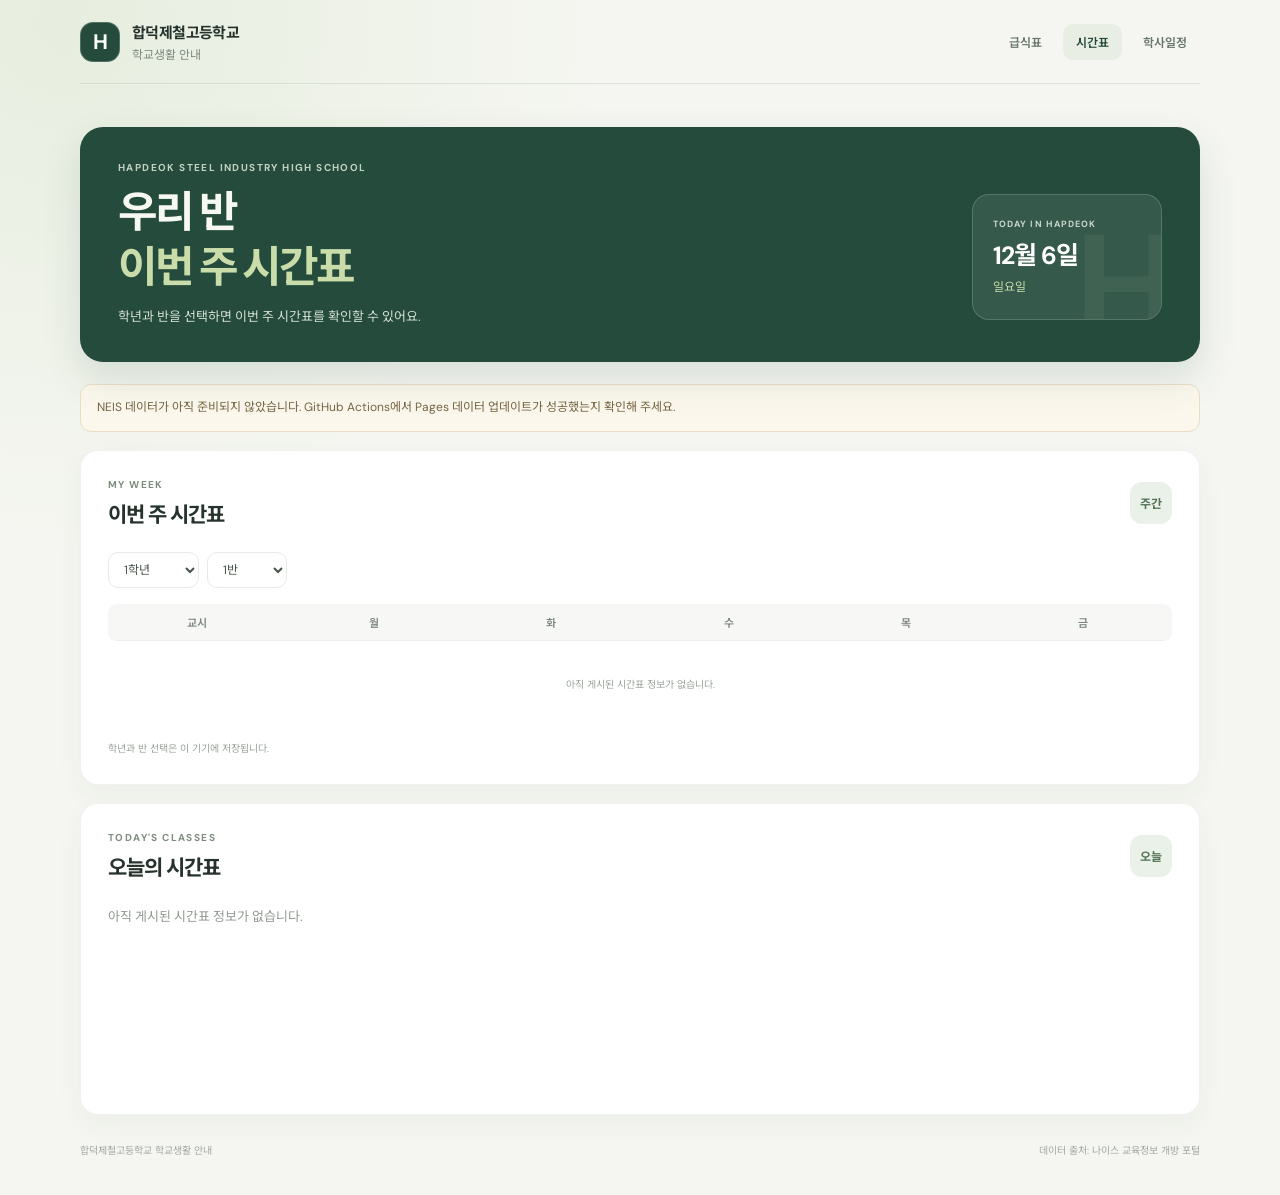
==== timetable.html @ add67edd "Separate meal timetable and academic pages Co-authored-by: Copilot App <223556219+Copilot@users.nore" ====
<!doctype html>
<html lang="ko">
  <head>
    <meta charset="utf-8">
    <meta name="viewport" content="width=device-width, initial-scale=1">
    <meta name="theme-color" content="#f5f7f2">
    <meta name="description" content="합덕제철고등학교 선택 학급의 이번 주 시간표를 확인하세요.">
    <title>시간표 | 합덕제철고등학교</title>
    <link rel="stylesheet" href="styles.css">
    <script src="app.js" defer></script>
  </head>
  <body data-page="timetable">
    <header class="site-header">
      <a class="brand" href="./" aria-label="합덕제철고등학교 급식표">
        <span class="brand-mark" aria-hidden="true">H</span>
        <span class="brand-copy">
          <strong>합덕제철고등학교</strong>
          <span>학교생활 안내</span>
        </span>
      </a>
      <nav class="site-nav" aria-label="주요 메뉴">
        <a href="./">급식표</a>
        <a href="timetable.html" aria-current="page">시간표</a>
        <a href="academic.html">학사일정</a>
      </nav>
    </header>

    <main>
      <section class="intro" aria-labelledby="page-title">
        <p class="eyebrow">HAPDEOK STEEL INDUSTRY HIGH SCHOOL</p>
        <div class="intro-layout">
          <div class="intro-copy-block">
            <h1 id="page-title">우리 반<br><span>이번 주 시간표</span></h1>
            <p class="intro-copy">학년과 반을 선택하면 이번 주 시간표를 확인할 수 있어요.</p>
          </div>
          <aside class="today-card" aria-label="오늘 날짜">
            <span class="today-label">TODAY IN HAPDEOK</span>
            <strong id="today-date" class="today-date">날짜</strong>
            <span id="today-weekday" class="today-weekday">요일</span>
            <span class="today-decoration" aria-hidden="true">H</span>
          </aside>
        </div>
      </section>

      <div id="status-message" class="status-message" role="status" hidden></div>

      <section class="panel timetable-page-panel" aria-labelledby="timetable-title">
        <div class="section-heading">
          <div>
            <p class="eyebrow">MY WEEK</p>
            <h2 id="timetable-title">이번 주 시간표</h2>
          </div>
          <span class="section-icon timetable-icon" aria-hidden="true">주간</span>
        </div>
        <div class="class-controls">
          <label>
            <span class="sr-only">학년 선택</span>
            <select id="grade-select" aria-label="학년 선택">
              <option value="1">1학년</option>
              <option value="2">2학년</option>
              <option value="3">3학년</option>
            </select>
          </label>
          <label>
            <span class="sr-only">반 선택</span>
            <select id="class-select" aria-label="반 선택">
              <option value="1">1반</option>
              <option value="2">2반</option>
              <option value="3">3반</option>
              <option value="4">4반</option>
              <option value="5">5반</option>
            </select>
          </label>
          <span id="week-label" class="week-label"></span>
        </div>
        <p id="class-storage-note" class="class-storage-note" role="status" hidden></p>
        <div class="table-wrap">
          <table id="timetable">
            <caption class="sr-only">선택한 학급의 이번 주 시간표</caption>
            <thead>
              <tr>
                <th scope="col">교시</th>
                <th scope="col">월</th>
                <th scope="col">화</th>
                <th scope="col">수</th>
                <th scope="col">목</th>
                <th scope="col">금</th>
              </tr>
            </thead>
            <tbody id="timetable-body">
              <tr><td class="table-message" colspan="6">시간표 정보를 불러오는 중입니다.</td></tr>
            </tbody>
          </table>
        </div>
        <p id="timetable-note" class="timetable-note">학년과 반 선택은 이 기기에 저장됩니다.</p>
      </section>

      <section class="panel today-timetable-page-panel" aria-labelledby="today-timetable-title">
        <div class="section-heading">
          <div>
            <p class="eyebrow">TODAY'S CLASSES</p>
            <h2 id="today-timetable-title">오늘의 시간표</h2>
          </div>
          <span class="section-icon timetable-icon" aria-hidden="true">오늘</span>
        </div>
        <div id="today-timetable" class="today-schedule-list">
          <p class="empty-state">시간표 정보를 불러오는 중입니다.</p>
        </div>
      </section>
    </main>

    <footer class="site-footer">
      <span>합덕제철고등학교 학교생활 안내</span>
      <span>데이터 출처: 나이스 교육정보 개방 포털</span>
    </footer>
  </body>
</html>
---- styles.css ----
@import url("https://fonts.googleapis.com/css2?family=DM+Sans:wght@400;500;600;700&family=Noto+Sans+KR:wght@400;500;600;700;800&display=swap");

:root {
  color-scheme: light;
  font-family: "DM Sans", "Noto Sans KR", sans-serif;
  color: #26332c;
  background: #f5f6f1;
  font-synthesis: none;
  text-rendering: optimizeLegibility;
  --green: #244b3b;
  --muted: #7d8981;
  --line: #e8ebe4;
  --surface: #fff;
  --ink: #22372e;
  --accent: #c9dcaa;
}

* { box-sizing: border-box; }

body {
  min-width: 320px;
  margin: 0;
  background:
    radial-gradient(ellipse at 5% 2%, rgba(225, 235, 216, .72), transparent 34rem),
    #f5f6f1;
}

button, select { font: inherit; }
button:focus-visible, select:focus-visible, a:focus-visible {
  outline: 3px solid #93bda5;
  outline-offset: 3px;
}

.site-header, main, .site-footer {
  width: min(1120px, calc(100% - 48px));
  margin-inline: auto;
}

.site-header {
  height: 84px;
  display: flex;
  align-items: center;
  justify-content: space-between;
  border-bottom: 1px solid rgba(44, 71, 53, .1);
}

.brand { display: inline-flex; gap: 12px; align-items: center; color: inherit; text-decoration: none; }
.brand-mark {
  display: grid;
  width: 40px;
  height: 40px;
  place-items: center;
  border: 1px solid rgba(255,255,255,.2);
  border-radius: 13px;
  background: var(--green);
  color: white;
  font-size: 21px;
  font-weight: 700;
}
.brand-copy { display: grid; gap: 2px; }
.brand-copy strong { font-size: 15px; letter-spacing: -.04em; }
.brand-copy span { color: var(--muted); font-size: 12px; }
.site-nav { display: flex; align-items: center; gap: 8px; }
.site-nav a {
  padding: 9px 13px;
  border-radius: 10px;
  color: #68766b;
  font-size: 12px;
  font-weight: 600;
  text-decoration: none;
}
.site-nav a:hover, .site-nav a[aria-current="page"] { background: #e9eee5; color: var(--green); }

main { padding-top: 43px; }
.intro {
  position: relative;
  overflow: hidden;
  margin-bottom: 22px;
  padding: 34px 38px;
  border-radius: 23px;
  background: var(--green);
  color: #fff;
  box-shadow: 0 17px 38px rgba(35, 75, 59, .13);
}
.eyebrow {
  margin: 0 0 11px;
  color: #7d8c7e;
  font-size: 10px;
  font-weight: 700;
  letter-spacing: .14em;
}
.intro > .eyebrow { color: #c3d2c3; }
.intro-layout {
  display: flex;
  align-items: center;
  justify-content: space-between;
  gap: 30px;
}
.intro-copy-block { position: relative; z-index: 1; }
h1, h2, p { margin-top: 0; }
.intro h1 {
  margin-bottom: 10px;
  color: #f7f8f2;
  font-size: clamp(30px, 4vw, 43px);
  font-weight: 700;
  letter-spacing: -.065em;
  line-height: 1.28;
}
.intro h1 span { color: var(--accent); }
.intro-copy { margin-bottom: 0; color: #d3ded5; font-size: 13px; line-height: 1.8; }
.today-card {
  position: relative;
  display: grid;
  flex: 0 0 190px;
  min-height: 126px;
  align-content: center;
  gap: 5px;
  overflow: hidden;
  padding: 20px;
  border: 1px solid rgba(255, 255, 255, .18);
  border-radius: 17px;
  background: rgba(255, 255, 255, .08);
}
.today-label { color: #cad7cc; font-size: 9px; font-weight: 700; letter-spacing: .12em; }
.today-date { color: #fff; font-size: 25px; letter-spacing: -.04em; }
.today-weekday { color: var(--accent); font-size: 12px; }
.today-decoration {
  position: absolute;
  right: -14px;
  bottom: -40px;
  color: rgba(255, 255, 255, .055);
  font-size: 145px;
  font-weight: 700;
  line-height: 1;
}

.panel {
  min-width: 0;
  padding: 27px;
  border: 1px solid rgba(54, 75, 58, .07);
  border-radius: 18px;
  background: var(--surface);
  box-shadow: 0 10px 28px rgba(48, 69, 49, .045);
}
.section-heading { display: flex; align-items: center; justify-content: space-between; }
.section-heading .eyebrow { margin-bottom: 7px; }
h2 { margin-bottom: 0; font-size: 21px; letter-spacing: -.05em; }
.section-icon {
  display: grid;
  min-width: 42px;
  height: 42px;
  padding-inline: 8px;
  place-items: center;
  border-radius: 12px;
  font-size: 12px;
  font-weight: 700;
}
.meal-icon { background: #f5eee2; color: #a4793d; }
.timetable-icon { background: #eaf1e9; color: #557357; }
.academic-icon { background: #edf0fa; color: #626b9a; }

.meal-month-row {
  display: flex;
  align-items: center;
  gap: 8px;
  margin-top: 19px;
  padding-block: 10px;
  border-top: 1px solid var(--line);
  border-bottom: 1px solid var(--line);
}
.meal-month { flex: 1; margin: 0; color: #58675d; font-size: 13px; font-weight: 600; text-align: center; }
.meal-date { margin: 14px 0 0; color: #58675d; font-size: 12px; font-weight: 600; }
.today-meal-panel, .meal-panel, .academic-panel, .timetable-page-panel, .today-timetable-page-panel { margin-top: 18px; }
.icon-button {
  width: 32px;
  height: 32px;
  border: 0;
  border-radius: 10px;
  background: #f5f7f3;
  color: #526357;
  cursor: pointer;
  font-size: 18px;
}
.icon-button:disabled { color: #c4cbc3; cursor: default; }
.meal-content { min-height: 132px; padding-block: 10px; }
.meal-block + .meal-block { margin-top: 20px; }
.meal-type {
  display: inline-flex;
  margin-bottom: 11px;
  padding: 5px 9px;
  border-radius: 8px;
  background: #f3f5ef;
  color: #65735f;
  font-size: 11px;
  font-weight: 700;
}
.menu-list { display: grid; gap: 8px; margin: 0; padding: 0; list-style: none; }
.menu-list li { color: #414e45; font-size: 13px; line-height: 1.6; }
.calorie { margin: 11px 0 0; color: #9aa39b; font-size: 11px; }
.empty-state { margin: 24px 0; color: #929b93; font-size: 13px; line-height: 1.7; }
.meal-weekdays, .day-picker { display: grid; grid-template-columns: repeat(7, minmax(0, 1fr)); gap: 4px; }
.meal-weekdays { margin-bottom: 5px; }
.meal-weekdays span { padding-block: 4px; color: #929b93; font-size: 10px; text-align: center; }
.day-picker { grid-auto-rows: 32px; }
.day-empty { min-width: 0; }
.day-button {
  position: relative;
  display: grid;
  min-width: 0;
  place-items: center;
  padding: 5px 2px;
  border: 1px solid transparent;
  border-radius: 9px;
  background: transparent;
  color: #657168;
  cursor: pointer;
  font-size: 11px;
}
.day-button:hover { background: #f4f6f1; }
.day-button.has-meal::after {
  position: absolute;
  bottom: 3px;
  left: 50%;
  width: 4px;
  height: 4px;
  border-radius: 50%;
  background: #8ca878;
  content: "";
  transform: translateX(-50%);
}
.day-button.is-today { border-color: #dce5d5; }
.day-button[aria-pressed="true"] { background: #edf3e6; color: var(--green); font-weight: 700; }
.day-button[aria-pressed="true"]::after { background: var(--green); }
.data-caption { margin: 14px 0 0; color: #a3aaa3; font-size: 10px; }

.class-controls { display: flex; flex-wrap: wrap; align-items: center; gap: 8px; margin: 23px 0 16px; }
.class-storage-note { margin: -7px 0 12px; color: #966c35; font-size: 10px; line-height: 1.5; }
.class-storage-note[hidden] { display: none; }
.class-controls select {
  min-height: 36px;
  padding: 0 29px 0 11px;
  border: 1px solid #e7ebe4;
  border-radius: 10px;
  background: #fff;
  color: #48554b;
  cursor: pointer;
  font-size: 12px;
}
.week-label { margin-left: auto; color: #929b93; font-size: 11px; }
.today-schedule-list { display: grid; min-height: 205px; align-content: start; gap: 7px; }
.today-lesson {
  display: flex;
  min-width: 0;
  align-items: center;
  gap: 11px;
  padding: 9px 11px;
  border: 1px solid #edf0ea;
  border-radius: 10px;
  background: #fbfcfa;
}
.today-period {
  flex: 0 0 42px;
  color: #879187;
  font-size: 10px;
  font-weight: 600;
}
.today-subject { overflow-wrap: anywhere; color: #36493b; font-size: 12px; font-weight: 600; }
.academic-month-row { display: flex; align-items: center; gap: 8px; margin: 19px 0 12px; }
.academic-month { flex: 1; margin: 0; color: #7d877f; font-size: 12px; font-weight: 600; text-align: center; }
.academic-month-row .icon-button { flex: 0 0 32px; }
.academic-events { display: grid; gap: 9px; margin: 0; padding: 0; list-style: none; }
.academic-event {
  display: grid;
  grid-template-columns: 55px minmax(0, 1fr);
  gap: 10px;
  padding: 10px;
  border-radius: 10px;
  background: #f8f9fc;
}
.academic-event-date { color: #686f9d; font-size: 10px; font-weight: 700; }
.academic-event-copy { min-width: 0; }
.academic-event-name { display: block; color: #3e465f; font-size: 11px; font-weight: 700; line-height: 1.5; }
.academic-event-detail { display: block; margin-top: 3px; color: #858b9f; font-size: 10px; line-height: 1.5; }
.table-wrap { width: 100%; overflow-x: auto; }
table { width: 100%; min-width: 460px; border-collapse: separate; border-spacing: 0; table-layout: fixed; }
th, td { padding: 10px 6px; border-bottom: 1px solid #edf0ea; text-align: center; }
thead th { background: #f7f8f5; color: #7d877f; font-size: 11px; font-weight: 600; }
thead th:first-child { border-radius: 9px 0 0 9px; }
thead th:last-child { border-radius: 0 9px 9px 0; }
tbody td { color: #536057; font-size: 11px; line-height: 1.45; }
tbody td:first-child { width: 48px; color: #9aa39b; font-size: 10px; }
tbody tr:last-child td { border-bottom: 0; }
.subject { color: #36493b; font-weight: 600; }
.room { display: block; margin-top: 3px; color: #a2aaa3; font-size: 9px; }
.table-message { padding: 35px 12px; color: #89938a; font-size: 12px; line-height: 1.7; }
.timetable-note { margin: 13px 0 0; color: #9aa39b; font-size: 10px; line-height: 1.6; }
.status-message {
  margin: 0 0 18px;
  padding: 13px 16px;
  border: 1px solid #eadfc5;
  border-radius: 11px;
  background: #fbf7ed;
  color: #766743;
  font-size: 12px;
  line-height: 1.6;
}
.status-message[hidden] { display: none; }
.site-footer {
  display: flex;
  justify-content: space-between;
  gap: 16px;
  padding-block: 27px 38px;
  color: #a0a9a0;
  font-size: 10px;
}
.sr-only {
  position: absolute;
  width: 1px;
  height: 1px;
  padding: 0;
  margin: -1px;
  overflow: hidden;
  clip: rect(0, 0, 0, 0);
  white-space: nowrap;
  border: 0;
}

@media (max-width: 760px) {
  .site-header, main, .site-footer { width: min(100% - 32px, 560px); }
  .site-header { height: 76px; }
  .brand { gap: 8px; }
  .brand-mark { width: 36px; height: 36px; }
  .brand-copy strong { font-size: 12px; }
  .site-nav { gap: 2px; }
  .site-nav a { padding-inline: 8px; font-size: 11px; }
  main { padding-top: 28px; }
  .intro { padding: 27px 23px; border-radius: 19px; }
  .today-card { flex-basis: 152px; min-height: 112px; padding: 15px; }
  .today-date { font-size: 21px; }
  .panel { padding: 22px 19px; border-radius: 17px; }
  .meal-content { min-height: 150px; }
  .site-footer { flex-direction: column; gap: 7px; padding-block: 22px 30px; }
}

@media (max-width: 400px) {
  .site-nav { gap: 1px; }
  .site-nav a { padding-inline: 9px; }
  .intro { padding: 24px 19px; }
  .intro-layout { flex-direction: column; align-items: stretch; gap: 16px; }
  .intro h1 { font-size: 28px; }
  .intro-copy { font-size: 11px; }
  .today-card {
    display: flex;
    flex-basis: auto;
    min-height: 0;
    align-items: baseline;
    gap: 10px;
    padding: 12px;
  }
  .today-decoration { display: none; }
  .today-label { font-size: 7px; }
  .today-date { font-size: 18px; }
  .today-weekday { font-size: 10px; }
  .desktop-break { display: none; }
  .class-controls { gap: 6px; }
  .class-controls select { padding-right: 22px; }
}
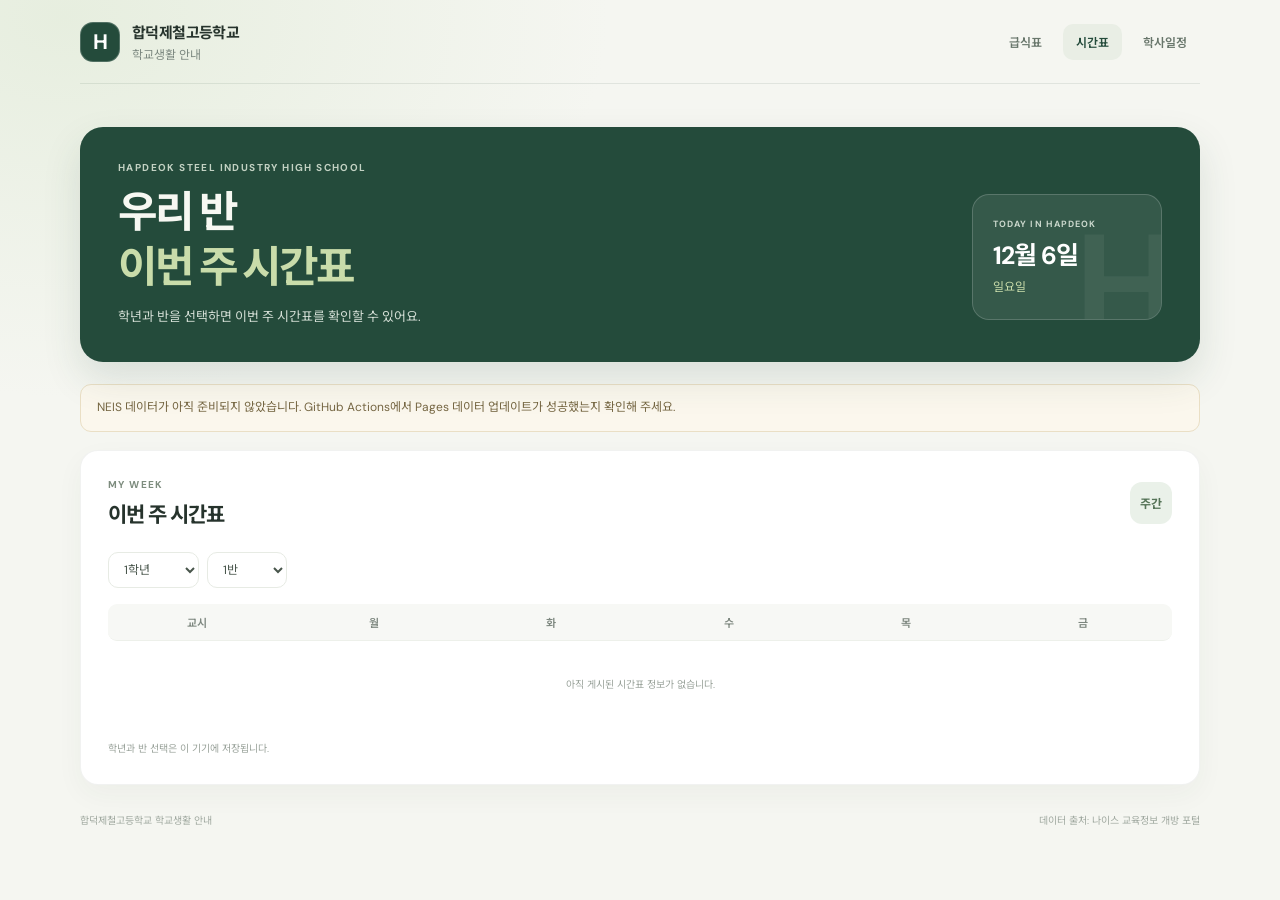
==== commit c14b8b9a: "Remove today timetable and sort monthly meals Co-authored-by: Copilot App <223556219+Copilot@users.n" ====
--- a/timetable.html
+++ b/timetable.html
@@ -95,18 +95,6 @@
         <p id="timetable-note" class="timetable-note">학년과 반 선택은 이 기기에 저장됩니다.</p>
       </section>
 
-      <section class="panel today-timetable-page-panel" aria-labelledby="today-timetable-title">
-        <div class="section-heading">
-          <div>
-            <p class="eyebrow">TODAY'S CLASSES</p>
-            <h2 id="today-timetable-title">오늘의 시간표</h2>
-          </div>
-          <span class="section-icon timetable-icon" aria-hidden="true">오늘</span>
-        </div>
-        <div id="today-timetable" class="today-schedule-list">
-          <p class="empty-state">시간표 정보를 불러오는 중입니다.</p>
-        </div>
-      </section>
     </main>
 
     <footer class="site-footer">
